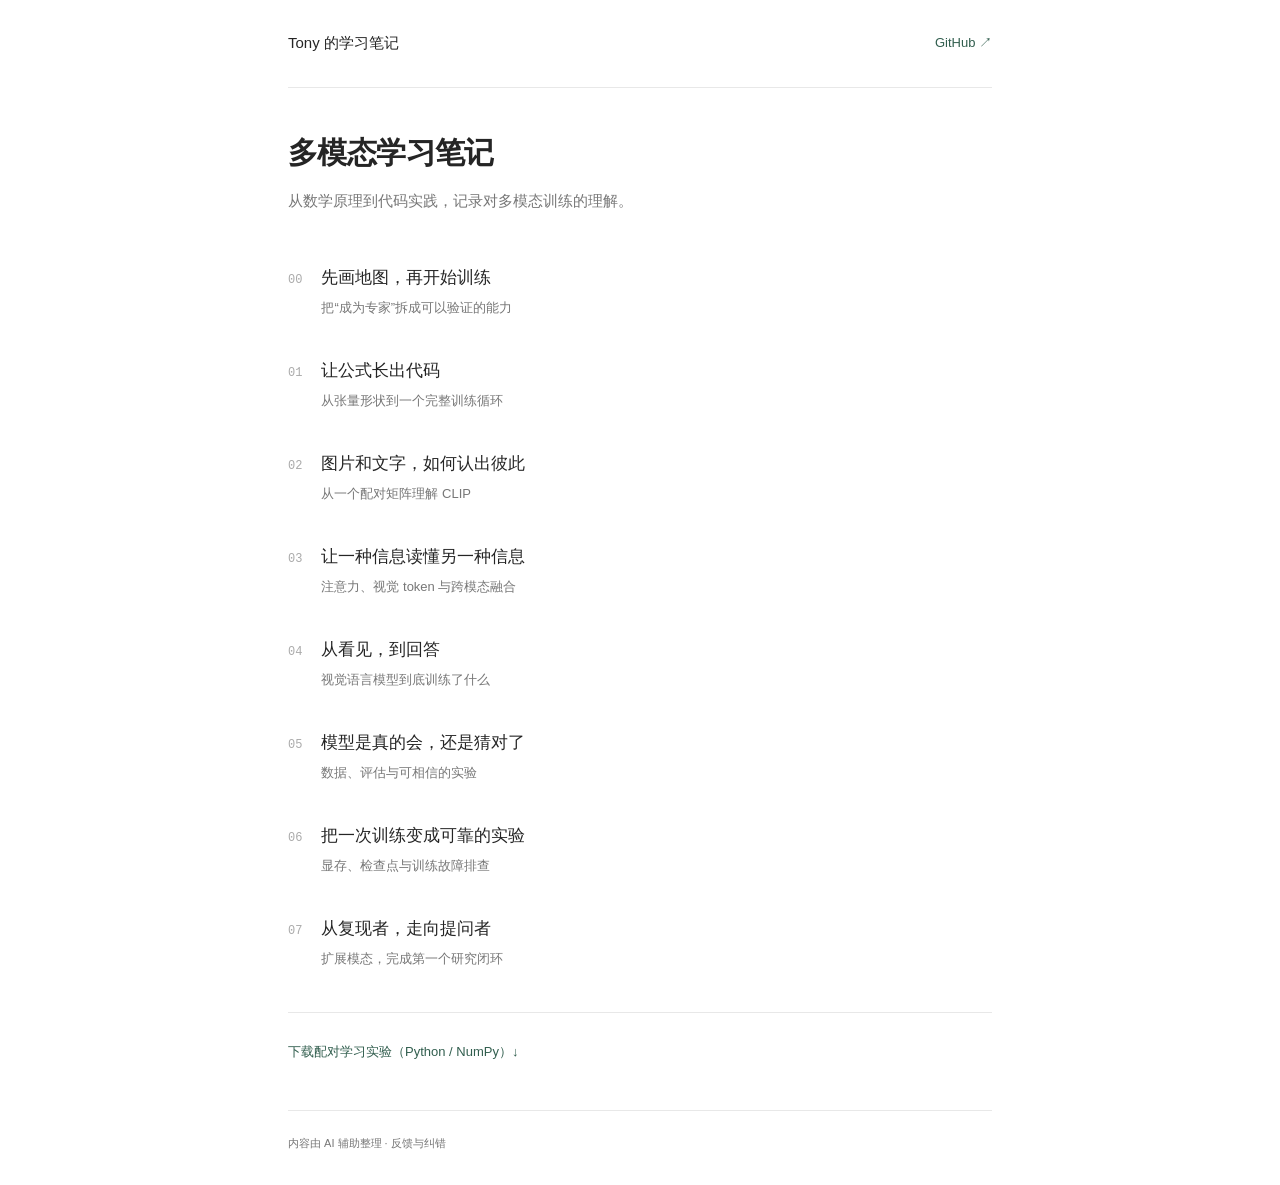
==== index.html @ c57e2c02 "Add files via upload" ====
<!doctype html>
<html lang="zh-CN"><head><meta charset="utf-8"><meta name="viewport" content="width=device-width, initial-scale=1">
<title>多模态学习笔记 · Tony 的学习笔记</title><meta name="description" content="Tony 的多模态训练学习博客：从张量、对比学习到视觉语言模型、评估与研究。">
<link rel="icon" href="assets/favicon.svg" type="image/svg+xml"><link rel="stylesheet" href="assets/style.css"></head>
<body><a class="skip" href="#main">跳到正文</a><header><a class="brand" href="index.html">Tony 的学习笔记</a><a href="https://github.com/TonyHo0303">GitHub ↗</a></header>
<main id="main"><section class="intro"><h1>多模态学习笔记</h1><p>从数学原理到代码实践，记录对多模态训练的理解。</p></section><ol class="post-list" id="chapters"><li><span class="number">00</span><div><a href="posts/00-roadmap.html">先画地图，再开始训练</a><p>把“成为专家”拆成可以验证的能力</p></div></li><li><span class="number">01</span><div><a href="posts/01-tensors.html">让公式长出代码</a><p>从张量形状到一个完整训练循环</p></div></li><li><span class="number">02</span><div><a href="posts/02-contrastive.html">图片和文字，如何认出彼此</a><p>从一个配对矩阵理解 CLIP</p></div></li><li><span class="number">03</span><div><a href="posts/03-attention.html">让一种信息读懂另一种信息</a><p>注意力、视觉 token 与跨模态融合</p></div></li><li><span class="number">04</span><div><a href="posts/04-vlm.html">从看见，到回答</a><p>视觉语言模型到底训练了什么</p></div></li><li><span class="number">05</span><div><a href="posts/05-data-evaluation.html">模型是真的会，还是猜对了</a><p>数据、评估与可相信的实验</p></div></li><li><span class="number">06</span><div><a href="posts/06-engineering.html">把一次训练变成可靠的实验</a><p>显存、检查点与训练故障排查</p></div></li><li><span class="number">07</span><div><a href="posts/07-research.html">从复现者，走向提问者</a><p>扩展模态，完成第一个研究闭环</p></div></li></ol><p class="download"><a href="examples/contrastive_numpy.py" download>下载配对学习实验（Python / NumPy）↓</a></p></main><footer>内容由 AI 辅助整理 · <a href="https://github.com/TonyHo0303/TonyHo0303.github.io/issues">反馈与纠错</a></footer></body></html>
---- assets/style.css ----
@charset "UTF-8";
:root{color-scheme:light;--ink:#252525;--muted:#777;--line:#e8e8e8;--link:#315e4e}
*{box-sizing:border-box}body{max-width:760px;margin:0 auto;padding:0 28px;background:#fff;color:var(--ink);font-family:-apple-system,BlinkMacSystemFont,"Segoe UI","PingFang SC","Microsoft YaHei",sans-serif;font-size:16px;line-height:1.9;-webkit-font-smoothing:antialiased}
a{color:var(--link);text-decoration:none}a:hover{text-decoration:underline;text-underline-offset:4px}a:focus-visible{outline:2px solid var(--link);outline-offset:5px}header{display:flex;justify-content:space-between;gap:20px;align-items:center;padding:29px 0;border-bottom:1px solid var(--line);font-size:13px}.brand{color:var(--ink);font-size:15px;font-weight:500}main{padding:42px 0 32px}h1{font-size:30px;line-height:1.5;font-weight:600;letter-spacing:-.6px;margin:0 0 12px}.intro p,.subtitle{color:var(--muted);margin:0;font-size:15px}.post-list{list-style:none;padding:0;margin:30px 0 0}.post-list li{display:flex;align-items:baseline;gap:19px;padding:17px 0}.number{color:#aaa;font-family:Consolas,monospace;font-size:12px}.post-list a{font-size:17px;color:var(--ink)}.post-list p{font-size:13px;color:var(--muted);margin:2px 0 0}.download{padding-top:27px;margin-top:23px;border-top:1px solid var(--line);font-size:13px}footer{border-top:1px solid var(--line);padding:22px 0 32px;font-size:11px;color:var(--muted)}footer a{color:var(--muted)}.back{display:inline-block;font-size:13px;margin-bottom:25px}.meta{font-size:12px;color:var(--muted);padding-bottom:25px;border-bottom:1px solid var(--line);margin:16px 0 30px}.article-body{overflow-wrap:anywhere}.article-body h2{font-size:22px;font-weight:600;line-height:1.6;margin:36px 0 15px}.article-body p{margin:16px 0}.article-body a{text-decoration:underline;text-underline-offset:3px}.article-body li{margin:8px 0}code{font:13px Consolas,monospace;background:#f5f5f5;padding:2px 5px;border-radius:3px}pre{background:#f6f6f6;padding:18px;overflow:auto;line-height:1.8;border-radius:3px}pre code{padding:0;background:transparent;white-space:pre}.table-wrap{overflow-x:auto;margin:24px 0}table{border-collapse:collapse;font-size:13px;text-align:left;width:100%;line-height:1.8}th,td{border-bottom:1px solid var(--line);padding:11px 10px;min-width:85px}th{font-weight:600;background:#fafafa}.formula{overflow-x:auto;margin:24px 0;padding:16px 18px;background:#f7f8f6}.formula>div{font-family:Cambria,"Times New Roman",serif;font-size:20px;white-space:nowrap}.formula p{font-size:12px;color:var(--muted);margin:10px 0 0}.concept-line{display:flex;flex-wrap:wrap;gap:12px;padding:15px 0;font-size:14px}.concept-line b{font-weight:400;color:var(--muted)}.pipeline{display:flex;flex-direction:column;gap:7px;font-size:14px;padding:15px 0}.pagination{display:flex;justify-content:space-between;gap:24px;border-top:1px solid var(--line);padding-top:24px;margin-top:40px;font-size:13px}.pagination a{flex:1}.pagination a:last-child{text-align:right}.skip{position:fixed;top:-100px;background:white;padding:10px}.skip:focus{top:0}
@media(max-width:600px){body{padding:0 22px;font-size:15px}header{padding:21px 0}main{padding-top:31px}h1{font-size:26px}.intro p,.subtitle{font-size:14px}.post-list li{gap:14px;padding:15px 0}.post-list a{font-size:16px}.post-list p{font-size:12px}.article-body h2{font-size:21px}.formula>div{font-size:17px}.pagination{font-size:12px}.formula{padding:15px}pre{padding:14px}}
@media print{header,footer,.back,.pagination{display:none}body{max-width:none;padding:0}pre,pre code{white-space:pre-wrap}.table-wrap{overflow:visible}}
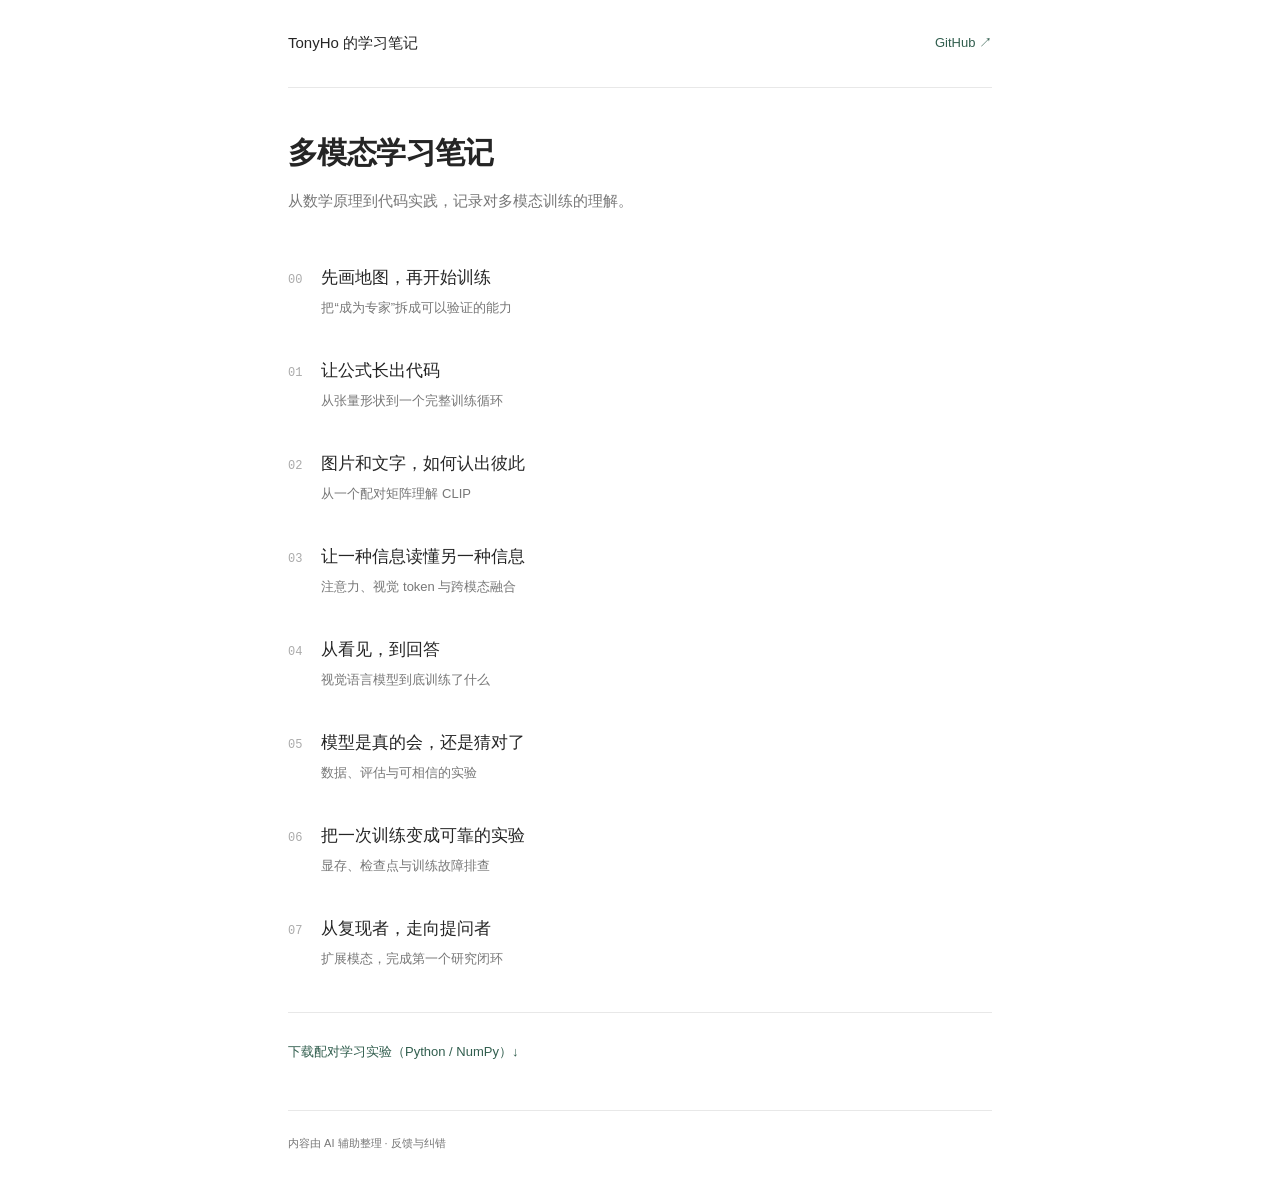
==== commit af0cc2b5: "Update index.html" ====
--- a/index.html
+++ b/index.html
@@ -1,6 +1,6 @@
 <!doctype html>
 <html lang="zh-CN"><head><meta charset="utf-8"><meta name="viewport" content="width=device-width, initial-scale=1">
-<title>多模态学习笔记 · Tony 的学习笔记</title><meta name="description" content="Tony 的多模态训练学习博客：从张量、对比学习到视觉语言模型、评估与研究。">
+<title>多模态学习笔记 · TonyHo 的学习笔记</title><meta name="description" content="Tony 的多模态训练学习博客：从张量、对比学习到视觉语言模型、评估与研究。">
 <link rel="icon" href="assets/favicon.svg" type="image/svg+xml"><link rel="stylesheet" href="assets/style.css"></head>
-<body><a class="skip" href="#main">跳到正文</a><header><a class="brand" href="index.html">Tony 的学习笔记</a><a href="https://github.com/TonyHo0303">GitHub ↗</a></header>
-<main id="main"><section class="intro"><h1>多模态学习笔记</h1><p>从数学原理到代码实践，记录对多模态训练的理解。</p></section><ol class="post-list" id="chapters"><li><span class="number">00</span><div><a href="posts/00-roadmap.html">先画地图，再开始训练</a><p>把“成为专家”拆成可以验证的能力</p></div></li><li><span class="number">01</span><div><a href="posts/01-tensors.html">让公式长出代码</a><p>从张量形状到一个完整训练循环</p></div></li><li><span class="number">02</span><div><a href="posts/02-contrastive.html">图片和文字，如何认出彼此</a><p>从一个配对矩阵理解 CLIP</p></div></li><li><span class="number">03</span><div><a href="posts/03-attention.html">让一种信息读懂另一种信息</a><p>注意力、视觉 token 与跨模态融合</p></div></li><li><span class="number">04</span><div><a href="posts/04-vlm.html">从看见，到回答</a><p>视觉语言模型到底训练了什么</p></div></li><li><span class="number">05</span><div><a href="posts/05-data-evaluation.html">模型是真的会，还是猜对了</a><p>数据、评估与可相信的实验</p></div></li><li><span class="number">06</span><div><a href="posts/06-engineering.html">把一次训练变成可靠的实验</a><p>显存、检查点与训练故障排查</p></div></li><li><span class="number">07</span><div><a href="posts/07-research.html">从复现者，走向提问者</a><p>扩展模态，完成第一个研究闭环</p></div></li></ol><p class="download"><a href="examples/contrastive_numpy.py" download>下载配对学习实验（Python / NumPy）↓</a></p></main><footer>内容由 AI 辅助整理 · <a href="https://github.com/TonyHo0303/TonyHo0303.github.io/issues">反馈与纠错</a></footer></body></html>+<body><a class="skip" href="#main">跳到正文</a><header><a class="brand" href="index.html">TonyHo 的学习笔记</a><a href="https://github.com/TonyHo0303">GitHub ↗</a></header>
+<main id="main"><section class="intro"><h1>多模态学习笔记</h1><p>从数学原理到代码实践，记录对多模态训练的理解。</p></section><ol class="post-list" id="chapters"><li><span class="number">00</span><div><a href="posts/00-roadmap.html">先画地图，再开始训练</a><p>把“成为专家”拆成可以验证的能力</p></div></li><li><span class="number">01</span><div><a href="posts/01-tensors.html">让公式长出代码</a><p>从张量形状到一个完整训练循环</p></div></li><li><span class="number">02</span><div><a href="posts/02-contrastive.html">图片和文字，如何认出彼此</a><p>从一个配对矩阵理解 CLIP</p></div></li><li><span class="number">03</span><div><a href="posts/03-attention.html">让一种信息读懂另一种信息</a><p>注意力、视觉 token 与跨模态融合</p></div></li><li><span class="number">04</span><div><a href="posts/04-vlm.html">从看见，到回答</a><p>视觉语言模型到底训练了什么</p></div></li><li><span class="number">05</span><div><a href="posts/05-data-evaluation.html">模型是真的会，还是猜对了</a><p>数据、评估与可相信的实验</p></div></li><li><span class="number">06</span><div><a href="posts/06-engineering.html">把一次训练变成可靠的实验</a><p>显存、检查点与训练故障排查</p></div></li><li><span class="number">07</span><div><a href="posts/07-research.html">从复现者，走向提问者</a><p>扩展模态，完成第一个研究闭环</p></div></li></ol><p class="download"><a href="examples/contrastive_numpy.py" download>下载配对学习实验（Python / NumPy）↓</a></p></main><footer>内容由 AI 辅助整理 · <a href="https://github.com/TonyHo0303/TonyHo0303.github.io/issues">反馈与纠错</a></footer></body></html>
